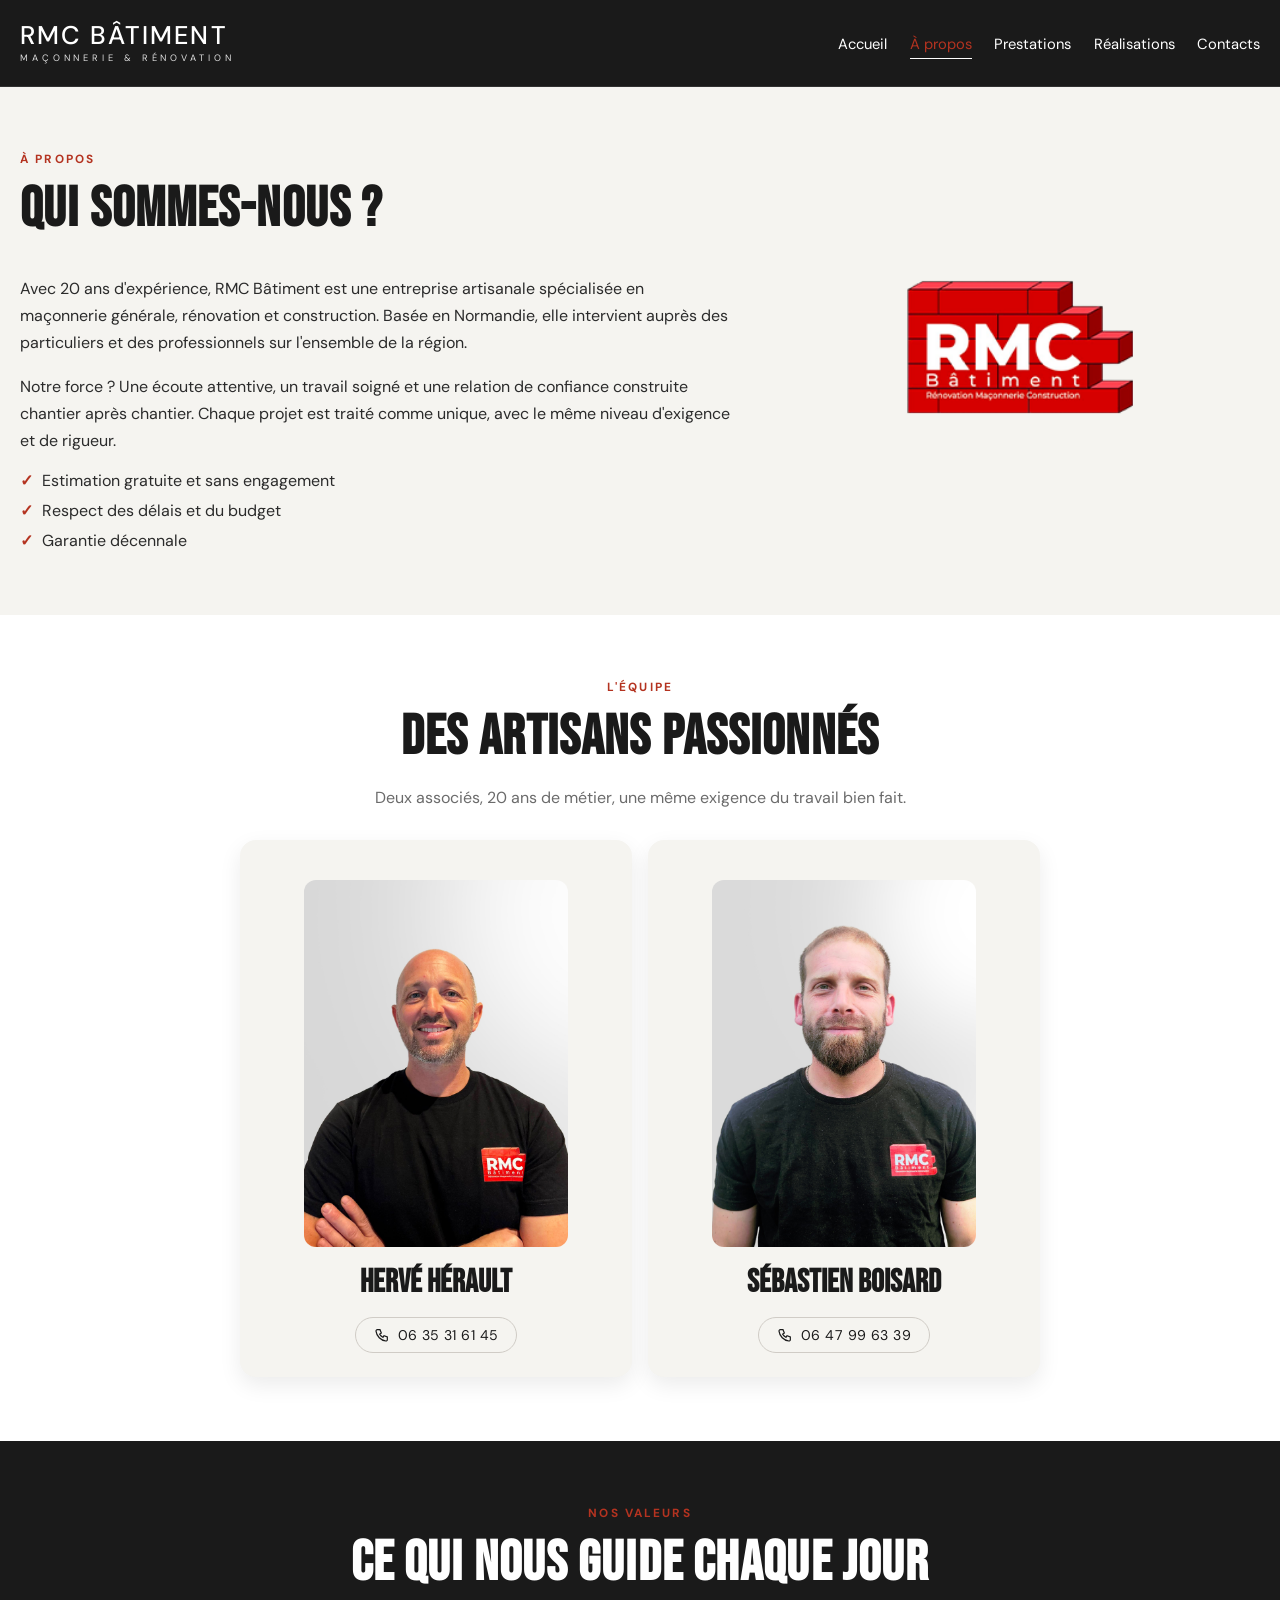
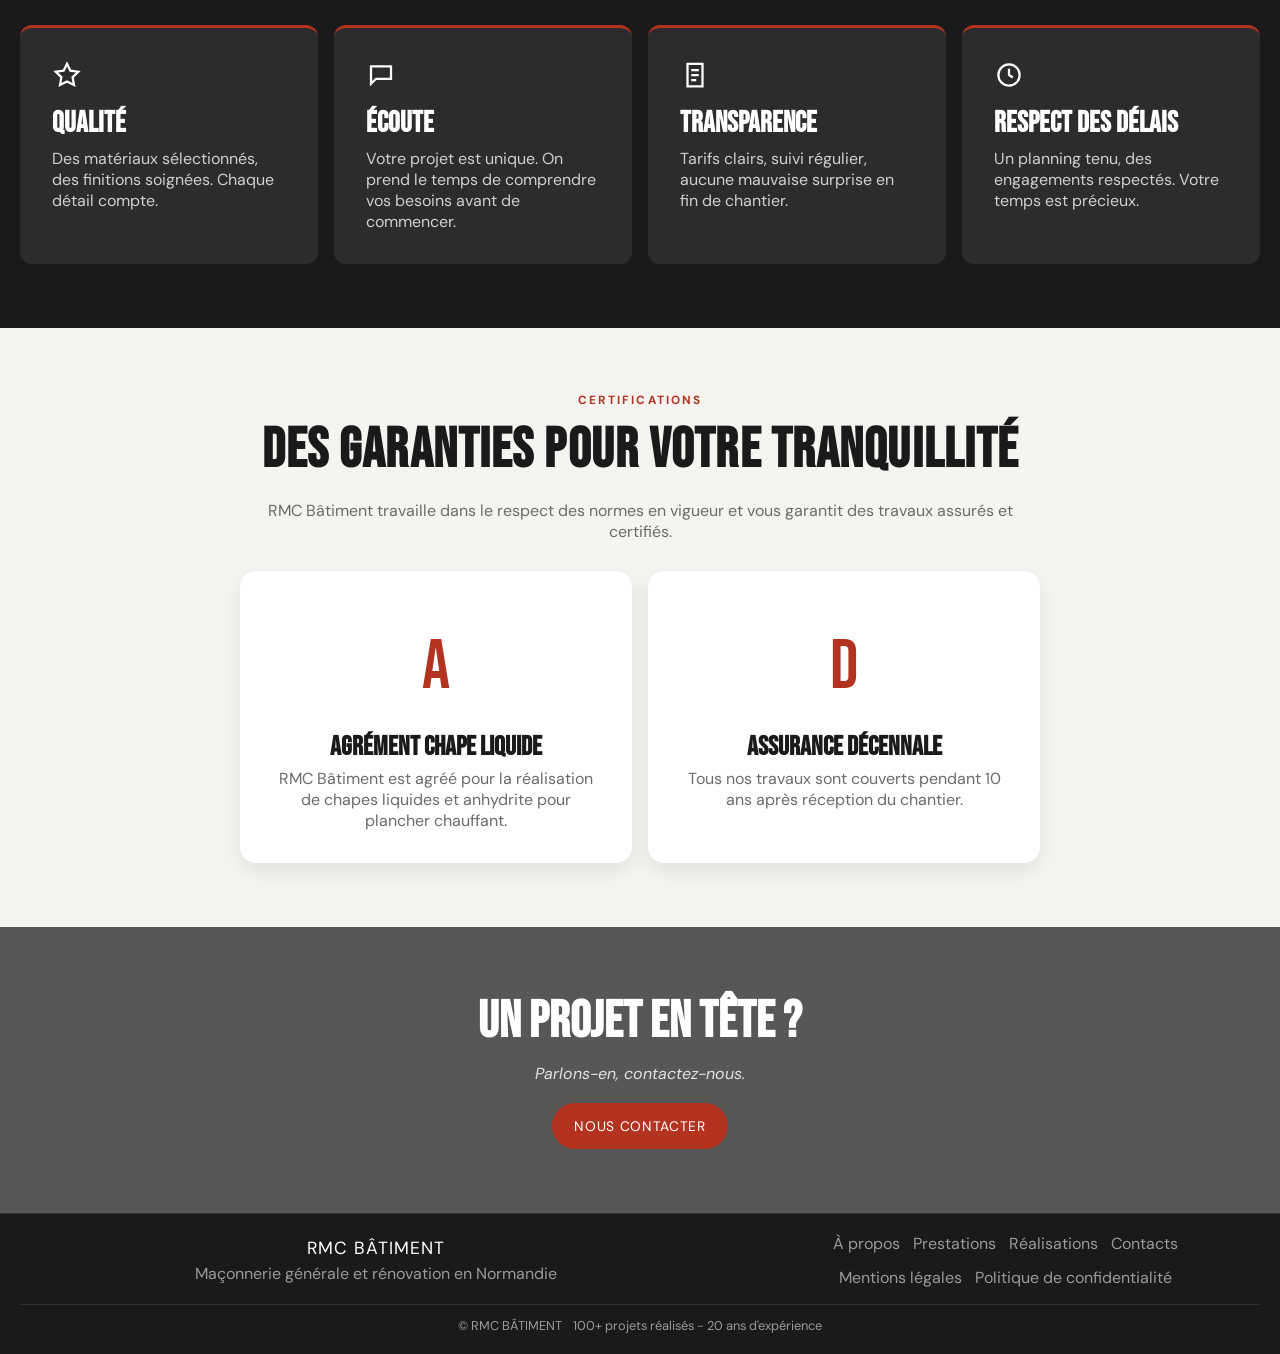
==== a-propos.html @ 4458b5bd "Premier déploiement du site RMC Bâtiment Site vitrine complet : accueil, prestations, réalisations, " ====
<!doctype html>
<html lang="fr">
  <head>
    <meta charset="UTF-8" />
    <meta name="viewport" content="width=device-width, initial-scale=1.0" />
    <title>À propos — RMC Bâtiment | Maçonnerie & Rénovation Normandie</title>
    <meta
      name="description"
      content="Découvrez l'équipe RMC Bâtiment, ses valeurs, ses certifications et son expertise en maçonnerie et rénovation en Normandie depuis 20 ans."
    />
    <link rel="icon" href="assets/images/favicon-rmc-batiment.ico" />
    <link rel="preconnect" href="https://fonts.googleapis.com" />
    <link rel="preconnect" href="https://fonts.gstatic.com" crossorigin />
    <link
      href="https://fonts.googleapis.com/css2?family=Bebas+Neue&family=DM+Sans:wght@400;500;700&family=Playfair+Display:ital@1&display=swap"
      rel="stylesheet"
    />
    <style>
      :root {
        --bg: #f5f4f0;
        --dark: #1a1a1a;
        --dark-soft: #2c2c2c;
        --muted: #6b6b6b;
        --light: #ffffff;
        --accent: #b43320;
      }

      * { box-sizing: border-box; }
      html, body { margin: 0; padding: 0; }
      body { font-family: "DM Sans", sans-serif; background: var(--bg); color: var(--dark); }
      a { color: inherit; text-decoration: none; }
      img { max-width: 100%; display: block; }
      .container { width: min(100% - 2rem, 1240px); margin-inline: auto; }

      .site-header {
        position: sticky;
        top: 0;
        z-index: 30;
        background: #1a1a1a;
        border-bottom: 1px solid rgba(255, 255, 255, 0.1);
      }
      .header-inner { min-height: 86px; display: flex; align-items: center; justify-content: space-between; gap: 1rem; }
      .logo-mark { display: inline-flex; flex-direction: column; line-height: 1; color: #fff; }
      .brand { font-size: clamp(1.25rem, 2vw, 1.6rem); letter-spacing: 0.08em; font-weight: 500; }
      .tagline { margin-top: 0.35rem; font-size: 0.58rem; letter-spacing: 0.42em; text-transform: uppercase; opacity: 0.86; }
      .main-nav ul { list-style: none; margin: 0; padding: 0; display: flex; gap: 1.4rem; }
      .main-nav a { color: #fff; font-size: 0.92rem; position: relative; }
      .main-nav a::after {
        content: ""; position: absolute; left: 0; right: 0; bottom: -0.35rem; height: 1px;
        background: #fff; transform: scaleX(0); transform-origin: left; transition: transform 0.3s ease;
      }
      .main-nav a:hover::after, .main-nav a.active::after { transform: scaleX(1); }
      .main-nav a.active { color: var(--accent); }

      section { padding: 64px 0; }
      .eyebrow {
        margin: 0 0 0.5rem;
        color: var(--accent);
        letter-spacing: 0.18em;
        font-size: 0.74rem;
        text-transform: uppercase;
        font-weight: 700;
      }
      .title {
        margin: 0 0 1rem;
        font-family: "Bebas Neue", sans-serif;
        font-size: clamp(2.2rem, 4.4vw, 3.6rem);
        letter-spacing: 0.02em;
      }
      .hook {
        margin: 0 0 1rem;
        font-family: "Playfair Display", serif;
        font-style: italic;
      }
      .lead { color: var(--muted); margin: 0; max-width: 72ch; }

      .about-grid { display: flex; flex-direction: column; gap: 1.6rem; margin-top: 32px; }
      .about-text p { margin: 0 0 1rem; color: #2b2b2b; line-height: 1.7; }
      .strengths { list-style: none; margin: 0; padding: 0; display: grid; gap: 0.55rem; }
      .strengths li { color: #2b2b2b; }
      .strengths li::before { content: "✓"; color: var(--accent); margin-right: 0.55rem; font-weight: 700; }

      .media-box {
        position: relative;
        border-radius: 12px;
        overflow: hidden;
        box-shadow: 0 16px 34px rgba(0, 0, 0, 0.15);
        background: #2a2a2a;
        min-height: 280px;
      }
      .media-box img { width: 100%; height: 100%; object-fit: cover; }
      .media-box .fallback {
        position: absolute; inset: 0; display: none; place-items: center;
        color: var(--accent); font-family: "Bebas Neue", sans-serif; font-size: 4.4rem;
      }
      .media-box.is-missing img { display: none; }
      .media-box.is-missing .fallback { display: grid; }
      .logo-col { flex-shrink: 0; width: 480px; }
      .logo-col img { max-width: 480px; width: 100%; height: auto; display: block; }

      #equipe { background: #fff; }
      .team-head { text-align: center; }
      .team-head .lead { margin-inline: auto; text-align: center; }
      .team-grid {
        margin: 2rem auto 0;
        max-width: 800px;
        display: grid;
        grid-template-columns: 1fr;
        gap: 1rem;
      }
      .team-card {
        background: #f5f4f0;
        border-radius: 16px;
        padding: 24px;
        box-shadow: 0 8px 22px rgba(0, 0, 0, 0.08);
        transition: transform 0.25s ease;
        text-align: center;
      }
      .team-card:hover { transform: translateY(-4px); }
      .team-card .media-box { min-height: 340px; border-radius: 12px; box-shadow: none; }
      .team-card h3 { margin: 0.95rem 0 0.25rem; font-family: "Bebas Neue", sans-serif; font-size: 2rem; }
      .role { color: var(--accent); margin: 0 0 0.6rem; font-size: 0.92rem; }
      .team-card p { margin: 0; color: var(--muted); }
      .team-phone {
        display: inline-flex;
        align-items: center;
        gap: 0.5rem;
        margin-top: 0.7rem;
        padding: 8px 18px;
        border: 1px solid #d0ccc6;
        border-radius: 50px;
        color: #1a1a1a;
        font-size: 0.88rem;
        letter-spacing: 0.03em;
        transition: all 0.25s ease;
      }
      .team-phone:hover {
        background: #b43320;
        border-color: #b43320;
        color: #fff;
      }
      .team-phone svg {
        width: 16px;
        height: 16px;
        flex-shrink: 0;
      }

      #valeurs { background: #1a1a1a; color: #fff; }
      #valeurs .title { color: #fff; }
      #valeurs .eyebrow, #valeurs .title { text-align: center; }
      .values-grid {
        margin-top: 1.8rem;
        display: grid;
        grid-template-columns: repeat(2, minmax(0, 1fr));
        gap: 1rem;
      }
      .value-card {
        background: #2c2c2c;
        border-top: 3px solid #b43320;
        border-radius: 12px;
        padding: 32px;
        transition: transform 0.25s ease, border-top-color 0.25s ease;
      }
      .value-card:hover { transform: translateY(-4px); border-top-color: #b43320; }
      .icon { width: 30px; height: 30px; margin-bottom: 0.65rem; }
      .value-card h3 { margin: 0 0 0.45rem; font-family: "Bebas Neue", sans-serif; font-size: 1.8rem; }
      .value-card p { margin: 0; color: #d0d0d0; }

      #certifications { background: #f5f4f0; }
      .cert-head { text-align: center; }
      .cert-head .lead { text-align: center; margin-inline: auto; }
      .cert-grid {
        margin-top: 1.8rem;
        display: grid;
        grid-template-columns: 1fr;
        gap: 1rem;
      }
      .cert-card {
        background: #fff;
        border-radius: 16px;
        padding: 32px;
        text-align: center;
        box-shadow: 0 8px 20px rgba(0, 0, 0, 0.08);
        transition: box-shadow 0.25s ease;
      }
      .cert-card:hover { box-shadow: 0 16px 30px rgba(0, 0, 0, 0.14); }
      .cert-card .media-box { min-height: 96px; background: transparent; box-shadow: none; border-radius: 0; }
      .cert-card img { max-height: 80px; width: auto; margin-inline: auto; }
      .cert-card h3 { margin: 0.8rem 0 0.35rem; font-family: "Bebas Neue", sans-serif; font-size: 1.7rem; }
      .cert-card p { margin: 0; color: var(--muted); }

      .about-cta {
        background:
          linear-gradient(rgba(26, 26, 26, 0.72), rgba(26, 26, 26, 0.72)),
          url("assets/images/chantier-construction-rmc-batiment.jpg") center / cover no-repeat;
        color: #fff;
        text-align: center;
      }
      .about-cta h2 { margin: 0 0 0.65rem; font-family: "Bebas Neue", sans-serif; font-size: clamp(2rem, 4vw, 3.2rem); }
      .about-cta p { margin: 0 0 1.2rem; color: #e2e2e2; font-family: "DM Sans", sans-serif; font-style: italic; }
      .cta-actions { display: flex; justify-content: center; flex-wrap: wrap; gap: 0.7rem; }
      .btn { border-radius: 50px; padding: 0.8rem 1.3rem; font-size: 0.86rem; letter-spacing: 0.05em; text-transform: uppercase; }
      .btn-primary { background: #b43320; color: #fff; border: 1px solid #b43320; }
      .btn-secondary { background: transparent; color: #fff; border: 1px solid #fff; }

      .site-footer { border-top: 1px solid rgba(255, 255, 255, 0.1); background: #1a1a1a; color: #9a9a9a; padding: 1.2rem 0 1.2rem; }
      .footer-grid { display: grid; grid-template-columns: 1fr; gap: 1.2rem; text-align: center; }
      .footer-brand { color: #fff; font-size: 1.1rem; letter-spacing: 0.06em; margin: 0; }
      .footer-note { margin: 0.25rem 0 0; }
      .footer-links { display: grid; gap: 0.8rem; justify-content: center; }
      .footer-links-row { display: flex; justify-content: center; gap: 0.8rem; flex-wrap: wrap; }
      .footer-links a, .footer-meta { color: #9a9a9a; }
      .footer-links a:hover { color: #fff; }
      .footer-meta {
        border-top: 1px solid rgba(255, 255, 255, 0.1);
        margin-top: 1rem;
        padding-top: 0.8rem;
        display: flex;
        justify-content: space-between;
        flex-wrap: wrap;
        gap: 0.7rem;
        font-size: 0.8rem;
      }

      .reveal { opacity: 0; transform: translateY(30px); transition: opacity 0.7s ease, transform 0.7s ease; }
      .reveal.in { opacity: 1; transform: translateY(0); }

      @media (min-width: 768px) {
        .about-grid { flex-direction: row; align-items: flex-start; gap: 48px; }
        .about-grid .about-text { flex: 1; }
        .team-grid { grid-template-columns: 1fr 1fr; }
        .cert-grid { grid-template-columns: repeat(2, minmax(0, 1fr)); max-width: 800px; margin-inline: auto; }
        .footer-grid { grid-template-columns: 1.4fr 1fr; align-items: center; justify-content: space-between; }
        .footer-meta { justify-content: center; }
      }

      @media (min-width: 1200px) {
        .values-grid { grid-template-columns: repeat(4, minmax(0, 1fr)); }
      }

      @media (max-width: 900px) {
        .footer-meta { flex-direction: column; justify-content: center; align-items: center; }
      }
    </style>
  </head>
  <body>
    <header class="site-header">
      <div class="container header-inner">
        <a href="index.html" class="logo-mark" aria-label="Accueil RMC Bâtiment">
          <span class="brand">RMC BÂTIMENT</span>
          <span class="tagline">MAÇONNERIE & RÉNOVATION</span>
        </a>
        <nav class="main-nav" aria-label="Navigation principale">
          <ul>
            <li><a href="index.html">Accueil</a></li>
            <li><a href="a-propos.html" class="active">À propos</a></li>
            <li><a href="prestations.html">Prestations</a></li>
            <li><a href="realisations.html">Réalisations</a></li>
            <li><a href="contacts.html">Contacts</a></li>
          </ul>
        </nav>
      </div>
    </header>

    <main>
      <section id="qui-sommes-nous">
        <div class="container">
          <p class="eyebrow reveal">À PROPOS</p>
          <h1 class="title reveal">Qui sommes-nous ?</h1>
          <div class="about-grid">
            <div class="about-text reveal">
              <p>
                Avec 20 ans d'expérience, RMC Bâtiment est une entreprise artisanale spécialisée en maçonnerie générale, rénovation et construction. Basée en Normandie, elle intervient auprès des particuliers et des professionnels sur l'ensemble de la région.
              </p>
              <p>
                Notre force ? Une écoute attentive, un travail soigné et une relation de confiance construite chantier après chantier. Chaque projet est traité comme unique, avec le même niveau d'exigence et de rigueur.
              </p>
              <ul class="strengths">
                <li>Estimation gratuite et sans engagement</li>
                <li>Respect des délais et du budget</li>
                <li>Garantie décennale</li>
              </ul>
            </div>
            <div class="logo-col reveal">
              <img src="assets/images/logo-rmc-batiment.png" alt="Logo RMC Bâtiment" />
            </div>
          </div>
        </div>
      </section>

      <section id="equipe">
        <div class="container">
          <div class="team-head reveal">
            <p class="eyebrow">L'ÉQUIPE</p>
            <h2 class="title">Des artisans passionnés</h2>
            <p class="lead">Deux associés, 20 ans de métier, une même exigence du travail bien fait.</p>
          </div>
          <div class="team-grid">
            <article class="team-card reveal" style="transition-delay:0s;">
              <figure class="media-box" data-initial="H">
                <img
                  src="assets/images/portrait-fondateur-rmc-batiment.jpg?v=2"
                  alt="Portrait Hervé Hérault"
                  loading="lazy"
                  onerror="this.parentElement.classList.add('is-missing')"
                />
                <span class="fallback">H</span>
              </figure>
              <h3>Hervé HÉRAULT</h3>
              <a class="team-phone" href="tel:+33635316145"><svg viewBox="0 0 24 24" fill="none"><path d="M5 4h4l2 5-2.5 1.6a15 15 0 0 0 4.9 4.9L15 13l5 2v4a2 2 0 0 1-2.2 2A17 17 0 0 1 3 6.2 2 2 0 0 1 5 4Z" stroke="currentColor" stroke-width="1.8"/></svg>06 35 31 61 45</a>
            </article>
            <article class="team-card reveal" style="transition-delay:0.15s;">
              <figure class="media-box" data-initial="S">
                <img
                  src="assets/images/portrait-fondateur-rmc-batiment2.jpg?v=2"
                  alt="Portrait Sébastien Boisard"
                  loading="lazy"
                  onerror="this.parentElement.classList.add('is-missing')"
                />
                <span class="fallback">S</span>
              </figure>
              <h3>Sébastien BOISARD</h3>
              <a class="team-phone" href="tel:+33647996339"><svg viewBox="0 0 24 24" fill="none"><path d="M5 4h4l2 5-2.5 1.6a15 15 0 0 0 4.9 4.9L15 13l5 2v4a2 2 0 0 1-2.2 2A17 17 0 0 1 3 6.2 2 2 0 0 1 5 4Z" stroke="currentColor" stroke-width="1.8"/></svg>06 47 99 63 39</a>
            </article>
          </div>
        </div>
      </section>

      <section id="valeurs">
        <div class="container">
          <p class="eyebrow reveal">NOS VALEURS</p>
          <h2 class="title reveal">Ce qui nous guide chaque jour</h2>
          <div class="values-grid">
            <article class="value-card reveal" style="transition-delay:0s;">
              <svg class="icon" viewBox="0 0 24 24" fill="none"><path d="m12 3 2.7 5.5L21 9.4l-4.5 4.4 1.1 6.2L12 17.2 6.4 20l1.1-6.2L3 9.4l6.3-.9L12 3Z" stroke="#fff" stroke-width="1.8"/></svg>
              <h3>Qualité</h3>
              <p>Des matériaux sélectionnés, des finitions soignées. Chaque détail compte.</p>
            </article>
            <article class="value-card reveal" style="transition-delay:0.1s;">
              <svg class="icon" viewBox="0 0 24 24" fill="none"><path d="M4 5h16v10H8l-4 4V5Z" stroke="#fff" stroke-width="1.8"/></svg>
              <h3>Écoute</h3>
              <p>Votre projet est unique. On prend le temps de comprendre vos besoins avant de commencer.</p>
            </article>
            <article class="value-card reveal" style="transition-delay:0.2s;">
              <svg class="icon" viewBox="0 0 24 24" fill="none"><path d="M6 3h12v18H6zM9 8h6M9 12h6M9 16h4" stroke="#fff" stroke-width="1.8"/></svg>
              <h3>Transparence</h3>
              <p>Tarifs clairs, suivi régulier, aucune mauvaise surprise en fin de chantier.</p>
            </article>
            <article class="value-card reveal" style="transition-delay:0.3s;">
              <svg class="icon" viewBox="0 0 24 24" fill="none"><circle cx="12" cy="12" r="8.5" stroke="#fff" stroke-width="1.8"/><path d="M12 7v5l3 2" stroke="#fff" stroke-width="1.8"/></svg>
              <h3>Respect des délais</h3>
              <p>Un planning tenu, des engagements respectés. Votre temps est précieux.</p>
            </article>
          </div>
        </div>
      </section>

      <section id="certifications">
        <div class="container">
          <div class="cert-head reveal">
            <p class="eyebrow">CERTIFICATIONS</p>
            <h2 class="title">Des garanties pour votre tranquillité</h2>
            <p class="lead">RMC Bâtiment travaille dans le respect des normes en vigueur et vous garantit des travaux assurés et certifiés.</p>
          </div>
          <div class="cert-grid">
            <article class="cert-card reveal" style="transition-delay:0s;">
              <figure class="media-box" data-initial="A">
                <img src="assets/images/badge-agrement-chape-liquide.png" alt="Agrément Chape Liquide" loading="lazy" onerror="this.parentElement.classList.add('is-missing')" />
                <span class="fallback">A</span>
              </figure>
              <h3>Agrément Chape Liquide</h3>
              <p>RMC Bâtiment est agréé pour la réalisation de chapes liquides et anhydrite pour plancher chauffant.</p>
            </article>
            <article class="cert-card reveal" style="transition-delay:0.15s;">
              <figure class="media-box" data-initial="D">
                <img src="assets/images/badge-assurance-decennale.png" alt="Assurance décennale" loading="lazy" onerror="this.parentElement.classList.add('is-missing')" />
                <span class="fallback">D</span>
              </figure>
              <h3>Assurance Décennale</h3>
              <p>Tous nos travaux sont couverts pendant 10 ans après réception du chantier.</p>
            </article>
          </div>
        </div>
      </section>

      <section class="about-cta">
        <div class="container reveal">
          <h2>Un projet en tête ?</h2>
          <p>Parlons-en, contactez-nous.</p>
          <div class="cta-actions">
            <a class="btn btn-primary" href="contacts.html">Nous contacter</a>
          </div>
        </div>
      </section>
    </main>

    <footer class="site-footer">
      <div class="container">
        <div class="footer-grid">
          <div>
            <p class="footer-brand">RMC BÂTIMENT</p>
            <p class="footer-note">Maçonnerie générale et rénovation en Normandie</p>
          </div>
          <nav class="footer-links" aria-label="Liens footer">
            <div class="footer-links-row">
              <a href="a-propos.html">À propos</a>
              <a href="prestations.html">Prestations</a>
              <a href="realisations.html">Réalisations</a>
              <a href="contacts.html">Contacts</a>
            </div>
            <div class="footer-links-row">
              <a href="mentions-legales.html">Mentions légales</a>
              <a href="politique-confidentialite.html">Politique de confidentialité</a>
            </div>
          </nav>
        </div>
        <div class="footer-meta">
          <span>© RMC BÂTIMENT</span>
          <span>100+ projets réalisés - 20 ans d'expérience</span>
        </div>
      </div>
    </footer>

    <script>
      document.addEventListener("DOMContentLoaded", function () {
        var reveals = document.querySelectorAll(".reveal");
        if ("IntersectionObserver" in window) {
          var obs = new IntersectionObserver(function (entries, observer) {
            entries.forEach(function (entry) {
              if (entry.isIntersecting) {
                entry.target.classList.add("in");
                observer.unobserve(entry.target);
              }
            });
          }, { threshold: 0.16 });
          reveals.forEach(function (el) { obs.observe(el); });
        } else {
          reveals.forEach(function (el) { el.classList.add("in"); });
        }
      });
    </script>
  </body>
</html>
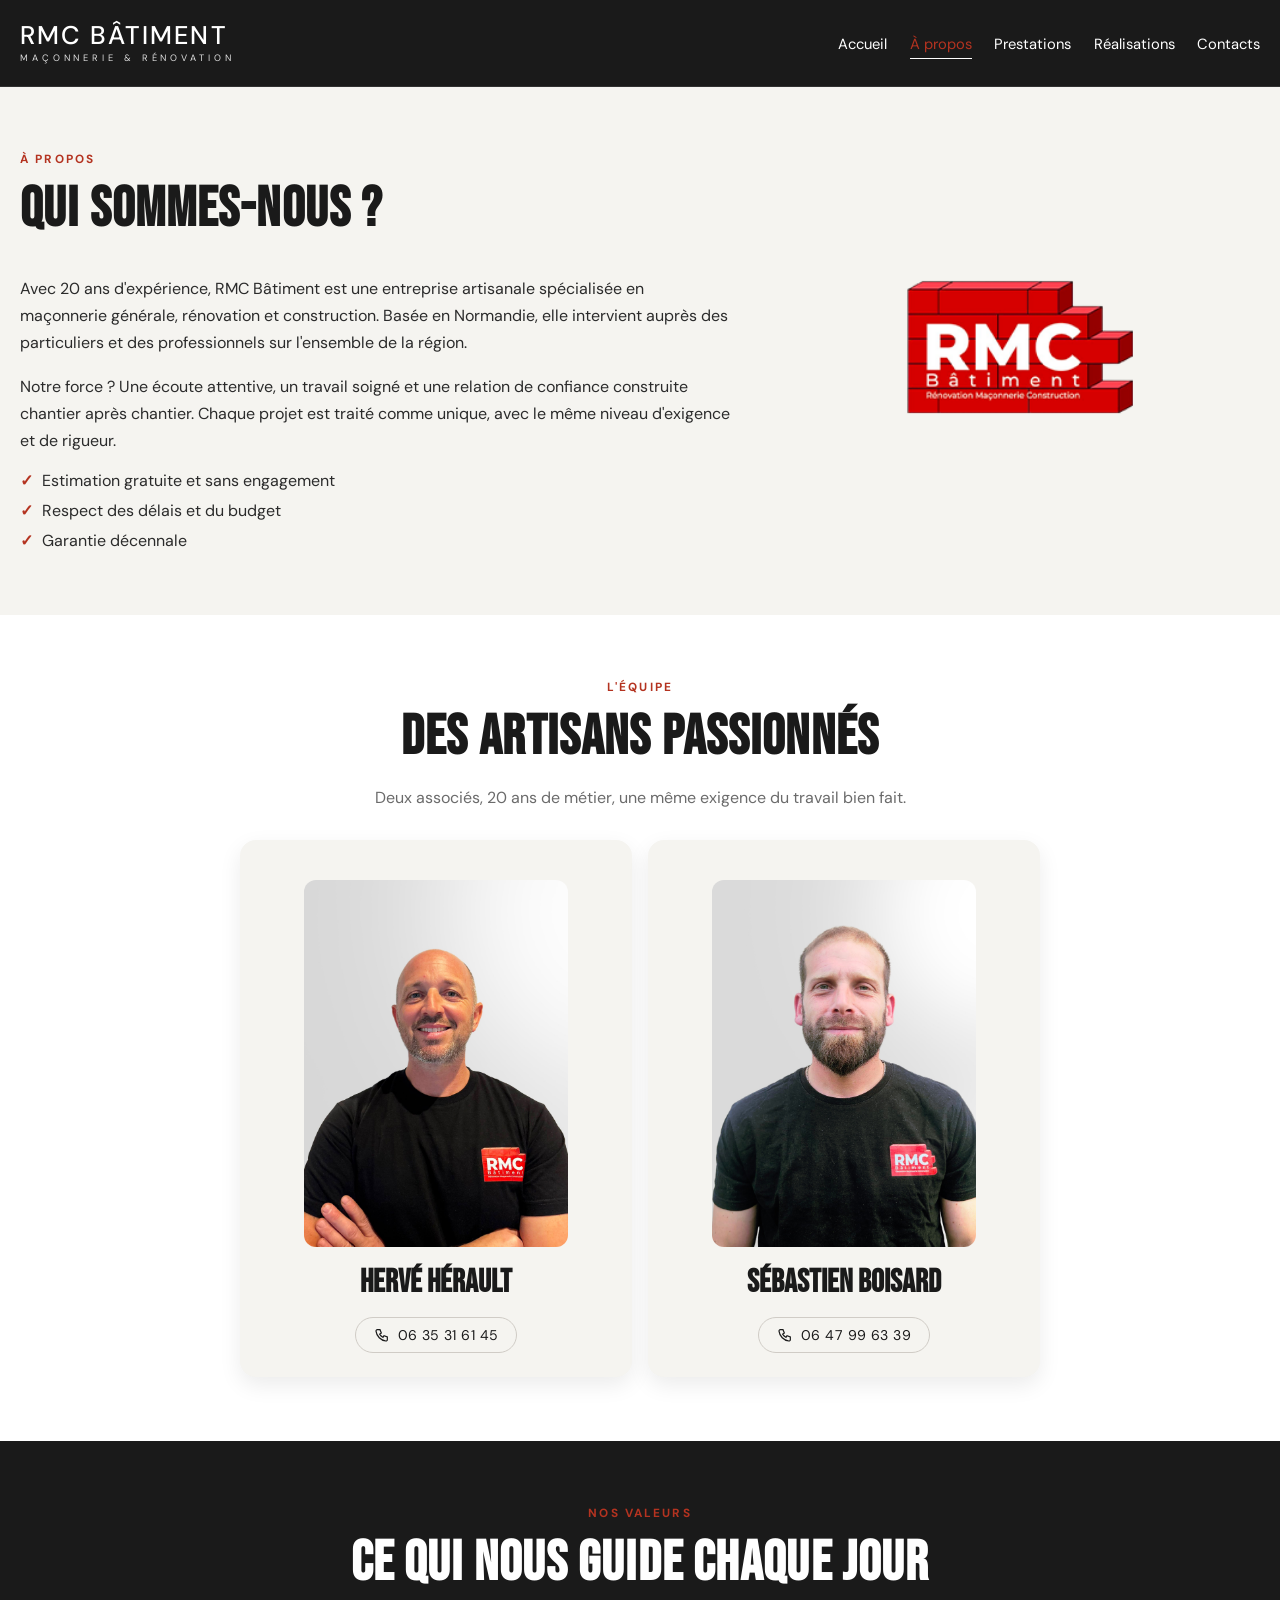
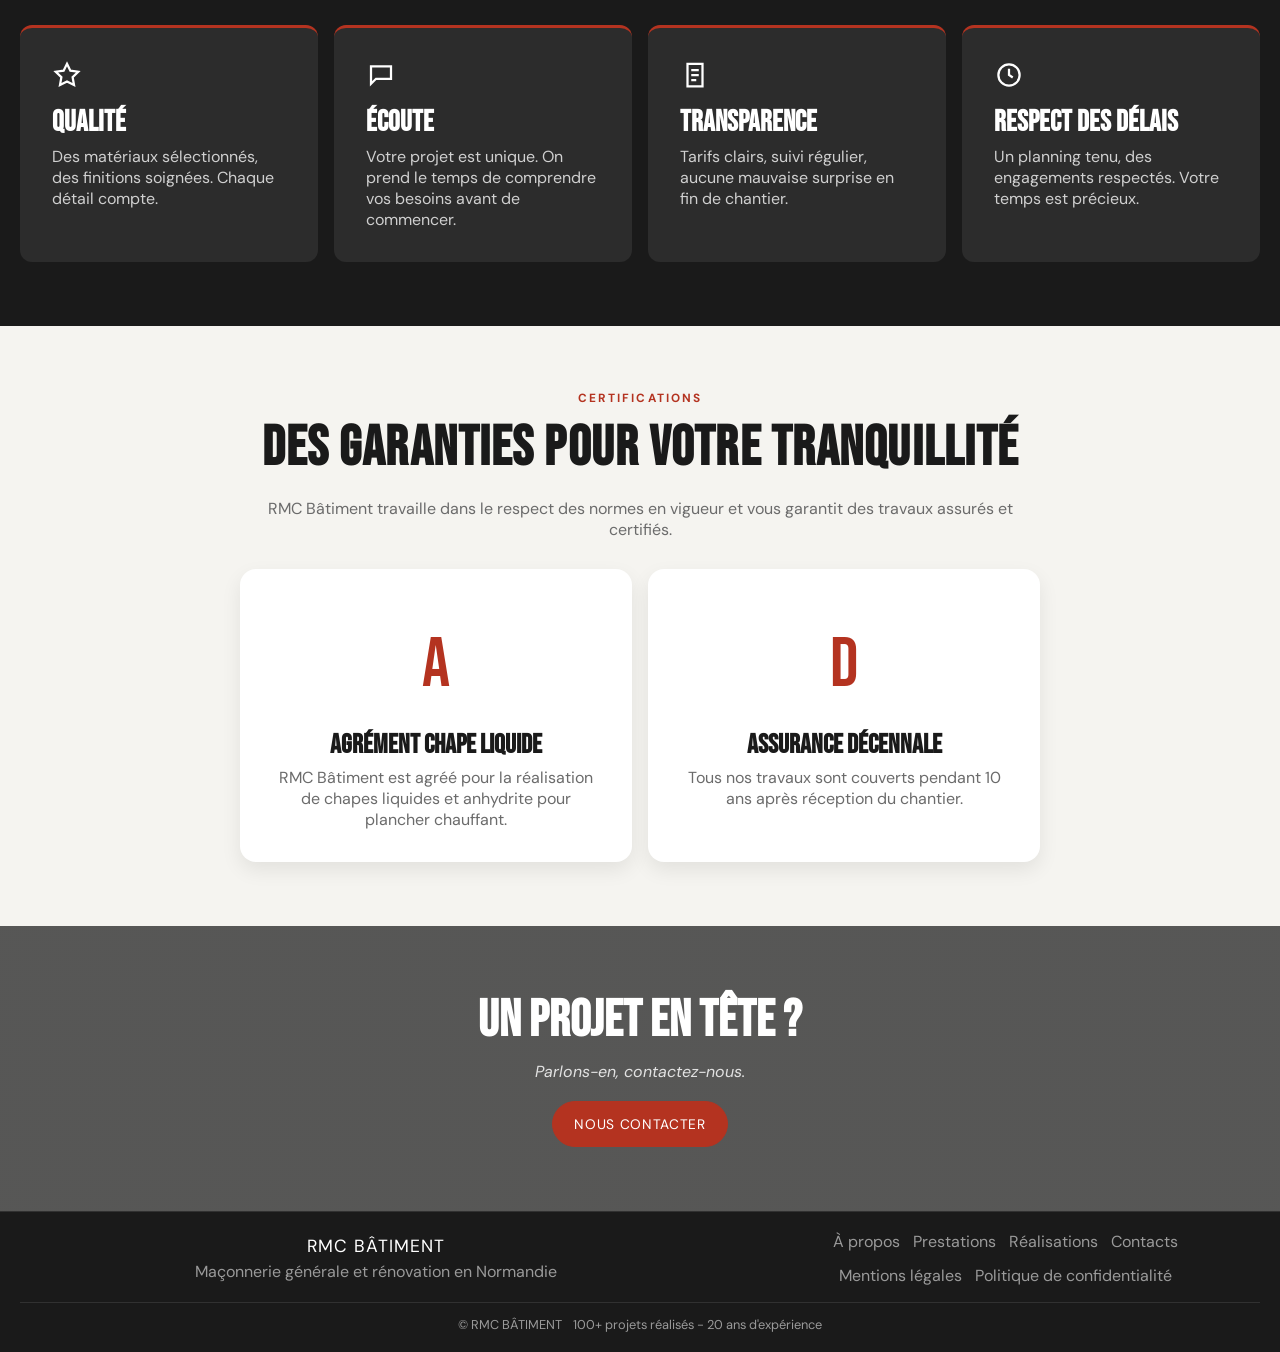
==== commit 7209189b: "Corrige l'affichage mobile de la page À propos. Réduit le débordement du titre Transparence et suppr" ====
--- a/a-propos.html
+++ b/a-propos.html
@@ -27,7 +27,8 @@
 
       * { box-sizing: border-box; }
       html, body { margin: 0; padding: 0; }
-      body { font-family: "DM Sans", sans-serif; background: var(--bg); color: var(--dark); }
+      html { overflow-x: clip; }
+      body { font-family: "DM Sans", sans-serif; background: var(--bg); color: var(--dark); overflow-x: clip; }
       a { color: inherit; text-decoration: none; }
       img { max-width: 100%; display: block; }
       .container { width: min(100% - 2rem, 1240px); margin-inline: auto; }
@@ -159,11 +160,18 @@
         border-top: 3px solid #b43320;
         border-radius: 12px;
         padding: 32px;
+        min-width: 0;
         transition: transform 0.25s ease, border-top-color 0.25s ease;
       }
       .value-card:hover { transform: translateY(-4px); border-top-color: #b43320; }
       .icon { width: 30px; height: 30px; margin-bottom: 0.65rem; }
-      .value-card h3 { margin: 0 0 0.45rem; font-family: "Bebas Neue", sans-serif; font-size: 1.8rem; }
+      .value-card h3 {
+        margin: 0 0 0.45rem;
+        font-family: "Bebas Neue", sans-serif;
+        font-size: 1.8rem;
+        line-height: 1.15;
+        overflow-wrap: break-word;
+      }
       .value-card p { margin: 0; color: #d0d0d0; }
 
       #certifications { background: #f5f4f0; }
@@ -239,7 +247,32 @@
       }
 
       @media (max-width: 900px) {
+        .header-inner {
+          min-height: 80px;
+          flex-direction: column;
+          justify-content: center;
+          align-items: flex-start;
+          padding: 0.55rem 0;
+        }
+        .main-nav ul {
+          gap: 0.95rem;
+          flex-wrap: wrap;
+        }
+        .logo-col {
+          width: 100%;
+          max-width: 100%;
+          flex-shrink: 1;
+        }
+        .logo-col img { max-width: 100%; }
         .footer-meta { flex-direction: column; justify-content: center; align-items: center; }
+      }
+
+      @media (max-width: 600px) {
+        .main-nav ul { gap: 0.5rem 0.7rem; }
+        .main-nav a { font-size: 0.84rem; }
+        .values-grid { gap: 0.75rem; }
+        .value-card { padding: 1.15rem; }
+        .value-card h3 { font-size: clamp(1rem, 3.2vw, 1.45rem); }
       }
     </style>
   </head>
